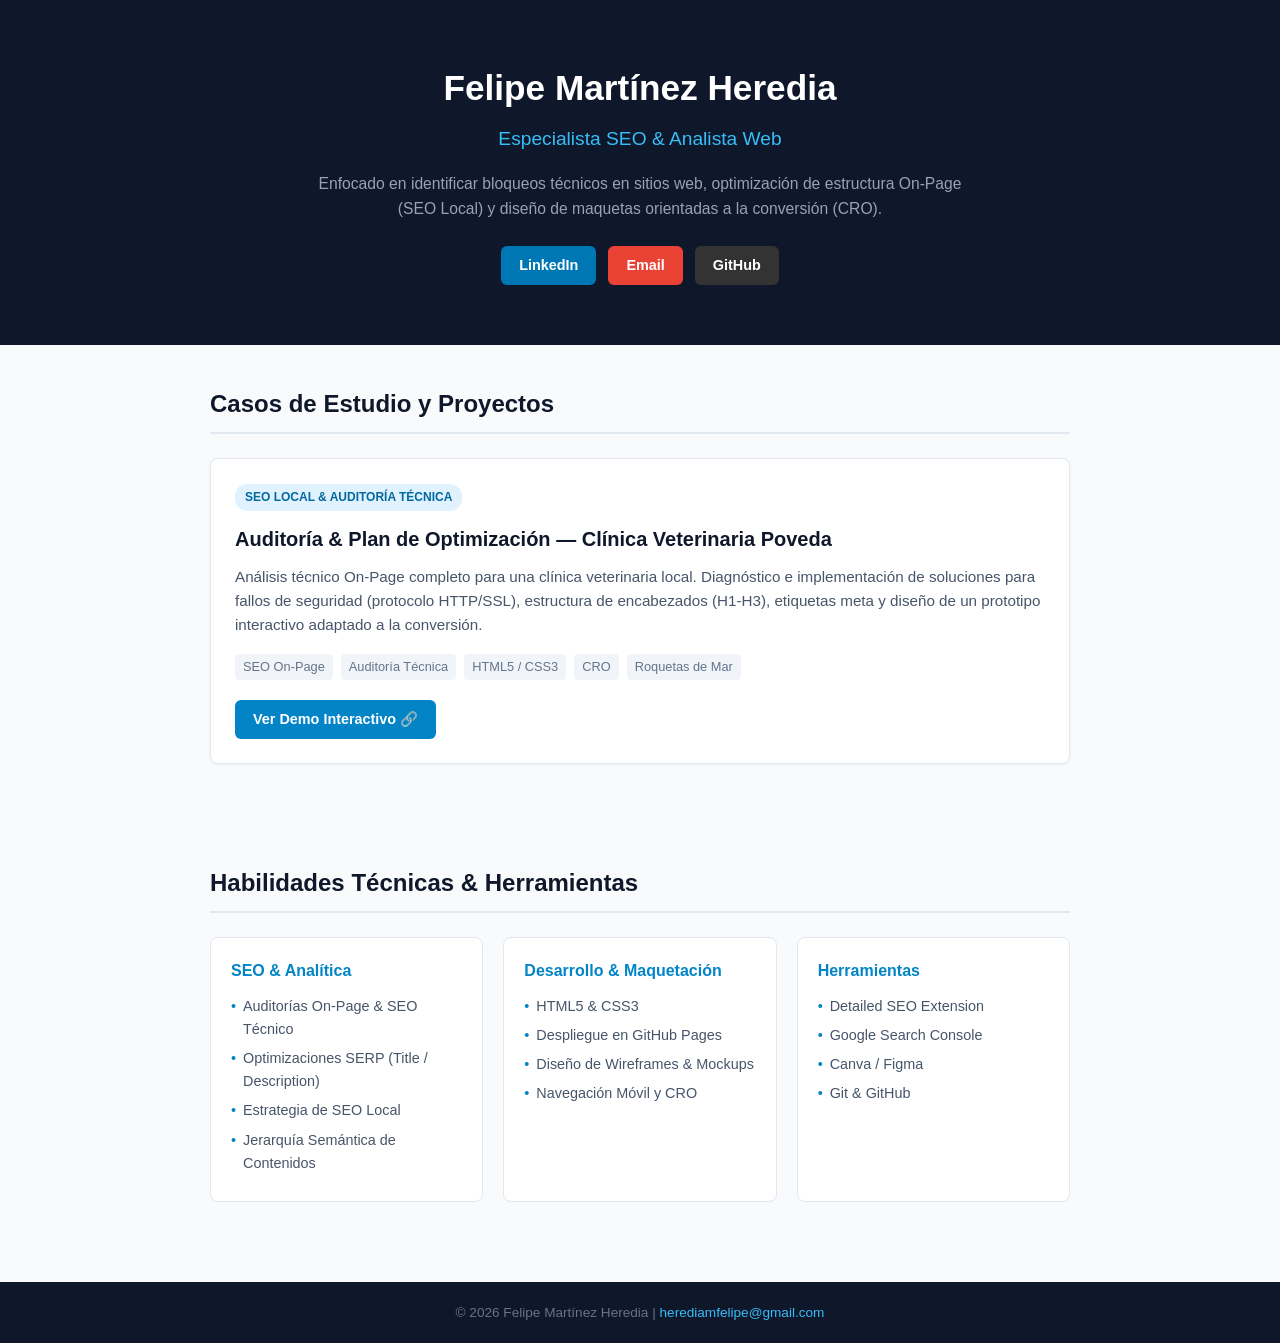
==== html.html @ 9d79e690 "Add files via upload" ====
<!DOCTYPE html>
<html lang="es">
<head>
    <meta charset="UTF-8">
    <meta name="viewport" content="width=device-width, initial-scale=1.0">
    <title>Felipe Martínez Heredia | Especialista SEO & Analista Web</title>
    <meta name="description" content="Portafolio profesional de Felipe Martínez Heredia. Especialista en auditorías SEO técnico, optimización On-Page y prototipado web.">
    <link rel="stylesheet" href="style.css">
</head>
<body>

    <!-- Header / Presentación Principal -->
    <header class="hero">
        <div class="container">
            <h1>Felipe Martínez Heredia</h1>
            <p class="subtitle">Especialista SEO & Analista Web</p>
            <p class="bio">
                Enfocado en identificar bloqueos técnicos en sitios web, optimización de estructura On-Page (SEO Local) y diseño de maquetas orientadas a la conversión (CRO).
            </p>
            <div class="contact-buttons">
                <a href="https://www.linkedin.com/in/felipe-martinez-heredia-0baa82298" target="_blank" class="btn btn-linkedin">LinkedIn</a>
                <a href="mailto:herediamfelipe@gmail.com" class="btn btn-email">Email</a>
                <a href="https://github.com/dmonk05" target="_blank" class="btn btn-github">GitHub</a>
            </div>
        </div>
    </header>

    <!-- Sección de Proyectos / Casos de Estudio -->
    <main class="container">
        <section class="projects-section">
            <h2>Casos de Estudio y Proyectos</h2>

            <article class="project-card">
                <div class="project-badge">SEO Local & Auditoría Técnica</div>
                <h3>Auditoría & Plan de Optimización — Clínica Veterinaria Poveda</h3>
                <p class="project-description">
                    Análisis técnico On-Page completo para una clínica veterinaria local. Diagnóstico e implementación de soluciones para fallos de seguridad (protocolo HTTP/SSL), estructura de encabezados (H1-H3), etiquetas meta y diseño de un prototipo interactivo adaptado a la conversión.
                </p>

                <div class="project-tags">
                    <span>SEO On-Page</span>
                    <span>Auditoría Técnica</span>
                    <span>HTML5 / CSS3</span>
                    <span>CRO</span>
                    <span>Roquetas de Mar</span>
                </div>

                <div class="project-links">
                    <a href="https://dmonk05.github.io/mockup-veterinaria/" target="_blank" class="btn btn-primary">Ver Demo Interactivo 🔗</a>
                </div>
            </article>
        </section>

        <!-- Habilidades Técnicas -->
        <section class="skills-section">
            <h2>Habilidades Técnicas & Herramientas</h2>
            <div class="skills-grid">
                <div class="skill-category">
                    <h4>SEO & Analítica</h4>
                    <ul>
                        <li>Auditorías On-Page & SEO Técnico</li>
                        <li>Optimizaciones SERP (Title / Description)</li>
                        <li>Estrategia de SEO Local</li>
                        <li>Jerarquía Semántica de Contenidos</li>
                    </ul>
                </div>
                <div class="skill-category">
                    <h4>Desarrollo & Maquetación</h4>
                    <ul>
                        <li>HTML5 & CSS3</li>
                        <li>Despliegue en GitHub Pages</li>
                        <li>Diseño de Wireframes & Mockups</li>
                        <li>Navegación Móvil y CRO</li>
                    </ul>
                </div>
                <div class="skill-category">
                    <h4>Herramientas</h4>
                    <ul>
                        <li>Detailed SEO Extension</li>
                        <li>Google Search Console</li>
                        <li>Canva / Figma</li>
                        <li>Git & GitHub</li>
                    </ul>
                </div>
            </div>
        </section>
    </main>

    <!-- Footer -->
    <footer>
        <div class="container">
            <p>&copy; 2026 Felipe Martínez Heredia | <a href="mailto:herediamfelipe@gmail.com">herediamfelipe@gmail.com</a></p>
        </div>
    </footer>

</body>
</html>
---- style.css ----
/* Estilos Globales */
* {
    margin: 0;
    padding: 0;
    box-sizing: border-box;
    font-family: -apple-system, BlinkMacSystemFont, "Segoe UI", Roboto, Helvetica, Arial, sans-serif;
}

body {
    background-color: #f8fafc;
    color: #1e293b;
    line-height: 1.6;
}

.container {
    max-width: 900px;
    margin: 0 auto;
    padding: 0 20px;
}

/* Header / Hero */
.hero {
    background-color: #0f172a;
    color: #ffffff;
    padding: 60px 0;
    text-align: center;
}

.hero h1 {
    font-size: 2.2rem;
    margin-bottom: 8px;
    font-weight: 700;
}

.subtitle {
    font-size: 1.2rem;
    color: #38bdf8;
    margin-bottom: 16px;
    font-weight: 500;
}

.bio {
    max-width: 650px;
    margin: 0 auto 25px auto;
    color: #94a3b8;
    font-size: 0.98rem;
}

/* Botones */
.contact-buttons {
    display: flex;
    justify-content: center;
    gap: 12px;
    flex-wrap: wrap;
}

.btn {
    display: inline-block;
    padding: 8px 18px;
    border-radius: 6px;
    text-decoration: none;
    font-size: 0.9rem;
    font-weight: 600;
    transition: background 0.2s ease;
}

.btn-linkedin { background-color: #0077b5; color: white; }
.btn-email { background-color: #ea4335; color: white; }
.btn-github { background-color: #333333; color: white; }
.btn-primary { background-color: #0284c7; color: white; }

.btn:hover {
    opacity: 0.9;
}

/* Sección de Proyectos */
.projects-section, .skills-section {
    padding: 40px 0;
}

h2 {
    font-size: 1.5rem;
    color: #0f172a;
    margin-bottom: 24px;
    border-bottom: 2px solid #e2e8f0;
    padding-bottom: 8px;
}

.project-card {
    background: #ffffff;
    border: 1px solid #e2e8f0;
    border-radius: 8px;
    padding: 24px;
    margin-bottom: 20px;
    box-shadow: 0 1px 3px rgba(0,0,0,0.05);
}

.project-badge {
    display: inline-block;
    background-color: #e0f2fe;
    color: #0369a1;
    font-size: 0.75rem;
    font-weight: 700;
    padding: 4px 10px;
    border-radius: 12px;
    margin-bottom: 12px;
    text-transform: uppercase;
}

.project-card h3 {
    font-size: 1.25rem;
    color: #0f172a;
    margin-bottom: 10px;
}

.project-description {
    color: #475569;
    font-size: 0.95rem;
    margin-bottom: 16px;
}

.project-tags {
    display: flex;
    gap: 8px;
    flex-wrap: wrap;
    margin-bottom: 20px;
}

.project-tags span {
    background: #f1f5f9;
    color: #64748b;
    font-size: 0.8rem;
    padding: 3px 8px;
    border-radius: 4px;
}

/* Habilidades */
.skills-grid {
    display: grid;
    grid-template-columns: repeat(auto-fit, minmax(250px, 1fr));
    gap: 20px;
}

.skill-category {
    background: #ffffff;
    border: 1px solid #e2e8f0;
    padding: 20px;
    border-radius: 8px;
}

.skill-category h4 {
    color: #0284c7;
    margin-bottom: 12px;
    font-size: 1rem;
}

.skill-category ul {
    list-style: none;
}

.skill-category li {
    font-size: 0.9rem;
    color: #475569;
    margin-bottom: 6px;
    padding-left: 12px;
    position: relative;
}

.skill-category li::before {
    content: "•";
    color: #0284c7;
    position: absolute;
    left: 0;
}

/* Footer */
footer {
    background-color: #0f172a;
    color: #64748b;
    text-align: center;
    padding: 20px 0;
    font-size: 0.85rem;
    margin-top: 40px;
}

footer a {
    color: #38bdf8;
    text-decoration: none;
}
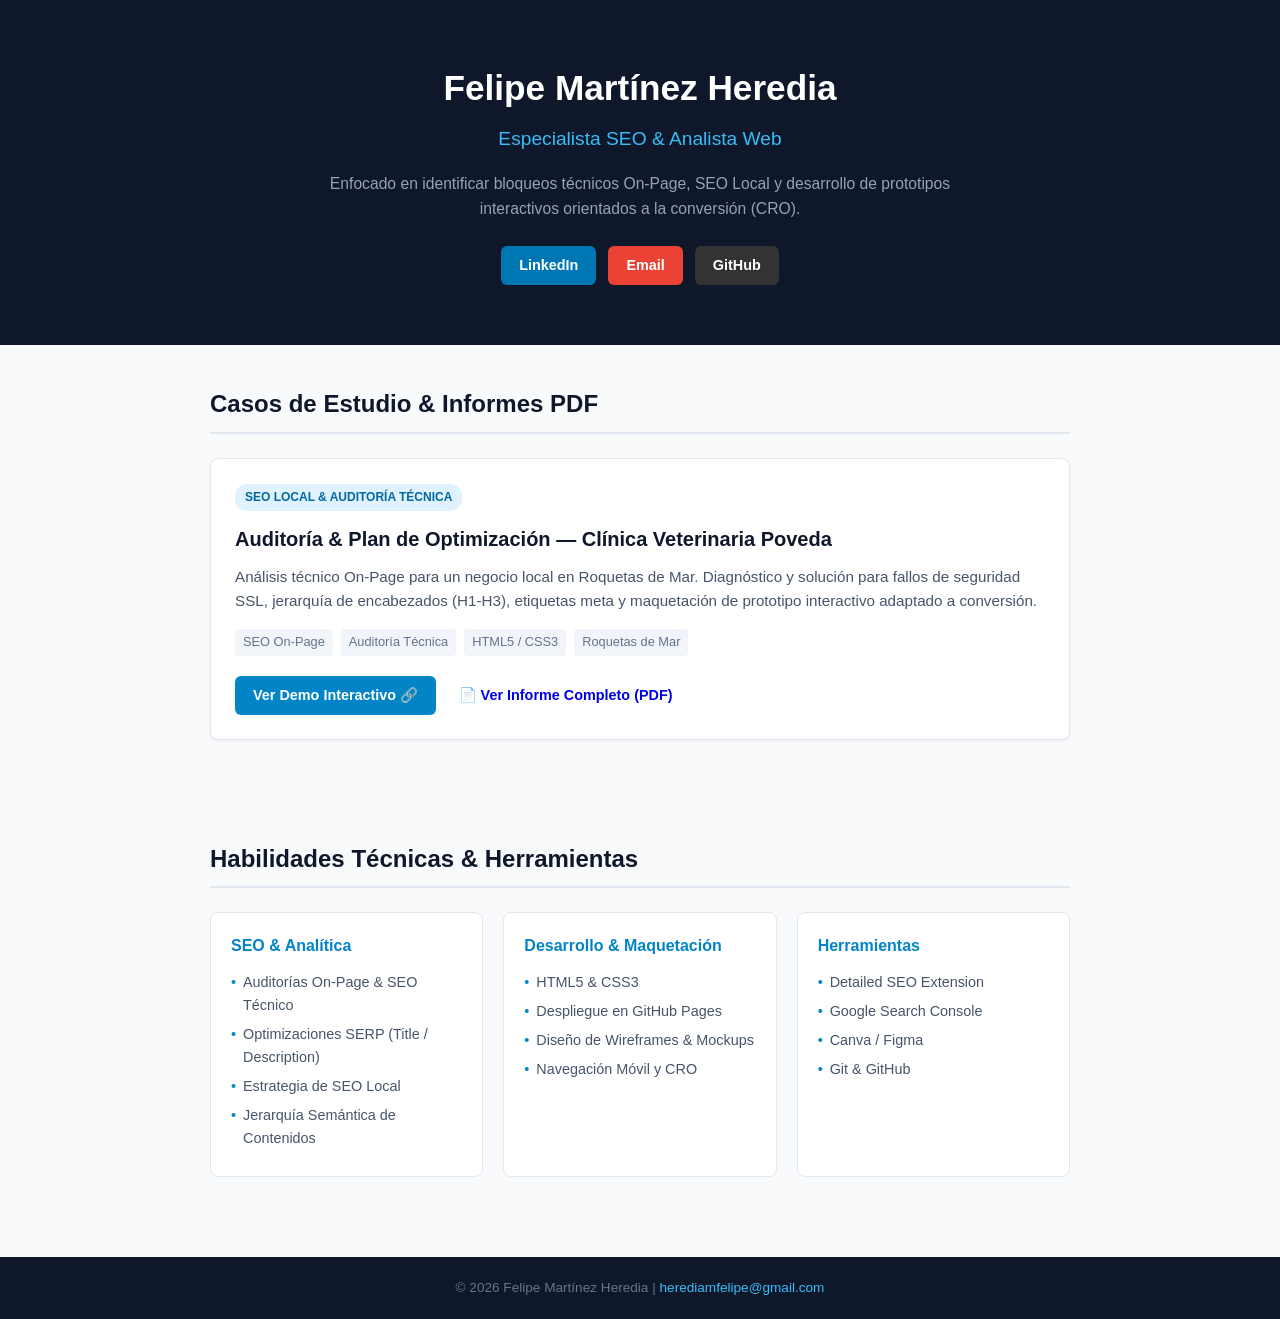
==== commit e80092f7: "Revise portfolio content and add project report links Updated project descriptions and links in the " ====
--- a/html.html
+++ b/html.html
@@ -4,51 +4,74 @@
     <meta charset="UTF-8">
     <meta name="viewport" content="width=device-width, initial-scale=1.0">
     <title>Felipe Martínez Heredia | Especialista SEO & Analista Web</title>
-    <meta name="description" content="Portafolio profesional de Felipe Martínez Heredia. Especialista en auditorías SEO técnico, optimización On-Page y prototipado web.">
+    <meta name="description" content="Portafolio profesional de Felipe Martínez Heredia. Auditorías SEO técnico, optimización On-Page y prototipado web.">
     <link rel="stylesheet" href="style.css">
 </head>
 <body>
 
-    <!-- Header / Presentación Principal -->
+    <!-- Header / Presentación -->
     <header class="hero">
         <div class="container">
             <h1>Felipe Martínez Heredia</h1>
             <p class="subtitle">Especialista SEO & Analista Web</p>
             <p class="bio">
-                Enfocado en identificar bloqueos técnicos en sitios web, optimización de estructura On-Page (SEO Local) y diseño de maquetas orientadas a la conversión (CRO).
+                Enfocado en identificar bloqueos técnicos On-Page, SEO Local y desarrollo de prototipos interactivos orientados a la conversión (CRO).
             </p>
             <div class="contact-buttons">
                 <a href="https://www.linkedin.com/in/felipe-martinez-heredia-0baa82298" target="_blank" class="btn btn-linkedin">LinkedIn</a>
                 <a href="mailto:herediamfelipe@gmail.com" class="btn btn-email">Email</a>
-                <a href="https://github.com/dmonk05" target="_blank" class="btn btn-github">GitHub</a>
+                <a href="https://github.com/FMHeredia" target="_blank" class="btn btn-github">GitHub</a>
             </div>
         </div>
     </header>
 
-    <!-- Sección de Proyectos / Casos de Estudio -->
     <main class="container">
+        <!-- Sección de Proyectos & Auditorías -->
         <section class="projects-section">
-            <h2>Casos de Estudio y Proyectos</h2>
+            <h2>Casos de Estudio & Informes PDF</h2>
 
+            <!-- Proyecto 1: Clínica Veterinaria Poveda -->
             <article class="project-card">
                 <div class="project-badge">SEO Local & Auditoría Técnica</div>
                 <h3>Auditoría & Plan de Optimización — Clínica Veterinaria Poveda</h3>
                 <p class="project-description">
-                    Análisis técnico On-Page completo para una clínica veterinaria local. Diagnóstico e implementación de soluciones para fallos de seguridad (protocolo HTTP/SSL), estructura de encabezados (H1-H3), etiquetas meta y diseño de un prototipo interactivo adaptado a la conversión.
+                    Análisis técnico On-Page para un negocio local en Roquetas de Mar. Diagnóstico y solución para fallos de seguridad SSL, jerarquía de encabezados (H1-H3), etiquetas meta y maquetación de prototipo interactivo adaptado a conversión.
                 </p>
 
                 <div class="project-tags">
                     <span>SEO On-Page</span>
                     <span>Auditoría Técnica</span>
                     <span>HTML5 / CSS3</span>
-                    <span>CRO</span>
                     <span>Roquetas de Mar</span>
                 </div>
 
                 <div class="project-links">
-                    <a href="https://dmonk05.github.io/mockup-veterinaria/" target="_blank" class="btn btn-primary">Ver Demo Interactivo 🔗</a>
+                    <!-- Enlace al prototipo en vivo -->
+                    <a href="https://fmheredia.github.io/mockup-veterinaria/" target="_blank" class="btn btn-primary">Ver Demo Interactivo 🔗</a>
+                    
+                    <!-- Enlace directo al archivo PDF subido a la carpeta docs/ -->
+                    <a href="docs/auditoria-veterinaria-poveda.pdf" target="_blank" class="btn btn-pdf">📄 Ver Informe Completo (PDF)</a>
                 </div>
             </article>
+
+            <!-- PLANTILLA PARA FUTUROS PROYECTOS (Solo duplicar este bloque) -->
+            <!-- 
+            <article class="project-card">
+                <div class="project-badge">Categoría del Proyecto</div>
+                <h3>Título del Nuevo Proyecto / Auditoría</h3>
+                <p class="project-description">
+                    Descripción breve del problema analizado y los resultados obtenidos.
+                </p>
+                <div class="project-tags">
+                    <span>Keyword Research</span>
+                    <span>SEO Técnico</span>
+                </div>
+                <div class="project-links">
+                    <a href="docs/nombre-del-nuevo-documento.pdf" target="_blank" class="btn btn-pdf">📄 Ver Informe (PDF)</a>
+                </div>
+            </article>
+            -->
+
         </section>
 
         <!-- Habilidades Técnicas -->
@@ -86,7 +109,6 @@
         </section>
     </main>
 
-    <!-- Footer -->
     <footer>
         <div class="container">
             <p>&copy; 2026 Felipe Martínez Heredia | <a href="mailto:herediamfelipe@gmail.com">herediamfelipe@gmail.com</a></p>
@@ -94,4 +116,4 @@
     </footer>
 
 </body>
-</html>+</html>
